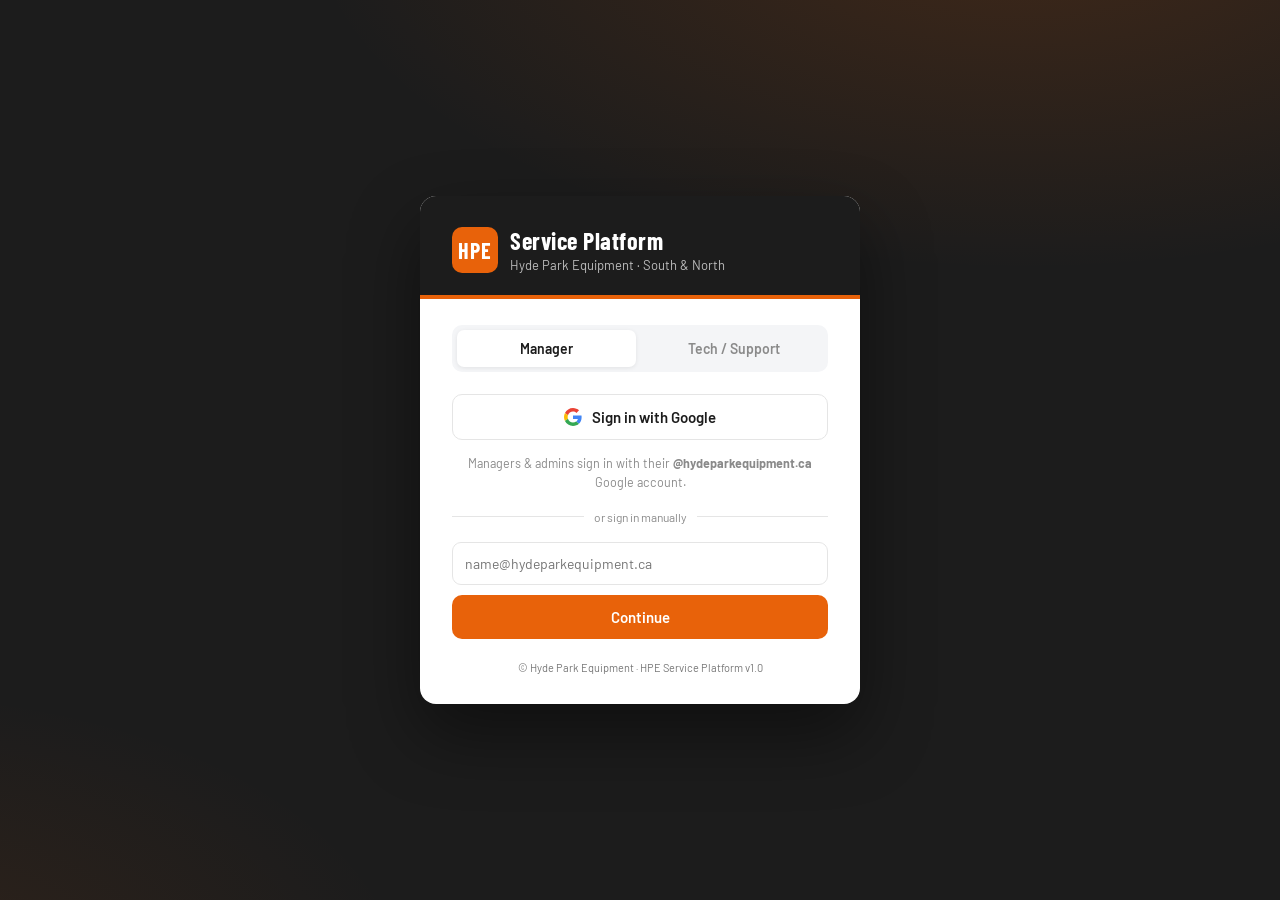
==== kpi/index.html @ d85e5d83 "Initial build: HPE Service Platform v1.0 Co-Authored-By: Claude Opus 4.8 <noreply@anthropic.com>" ====
<!DOCTYPE html>
<html lang="en">
<head>
<meta charset="utf-8">
<meta name="viewport" content="width=device-width, initial-scale=1">
<title>KPI Incentive Manager — HPE</title>
<link rel="preconnect" href="https://fonts.googleapis.com">
<link rel="preconnect" href="https://fonts.gstatic.com" crossorigin>
<link href="https://fonts.googleapis.com/css2?family=Barlow:wght@400;500;600;700&family=Barlow+Condensed:wght@500;600;700&family=JetBrains+Mono:wght@400;600&display=swap" rel="stylesheet">
<link rel="stylesheet" href="styles.css">
<!-- SheetJS for parsing the .xlsx uploads on the Configuration page -->
<script src="https://cdn.sheetjs.com/xlsx-0.20.2/package/dist/xlsx.full.min.js"></script>
</head>
<body>
  <!-- ============================= SIDEBAR ============================= -->
  <aside class="sidebar">
    <div class="sb-head">
      <div class="sb-logo">
        <div class="sb-mark">HPE</div>
        <div>
          <h1>KPI Manager</h1>
          <p>Incentive &amp; Efficiency</p>
        </div>
      </div>
    </div>
    <nav class="sb-nav" id="nav"><!-- built by app.js per role --></nav>
    <div class="sb-foot">
      <div class="sb-user" id="sbUser">—</div>
      <div class="sb-role" id="sbRole">—</div>
      <div class="row">
        <a href="../index.html">&larr; All modules</a>
        <a href="#" id="signout">Sign out</a>
      </div>
    </div>
  </aside>

  <!-- ============================== MAIN ============================== -->
  <div class="main">
    <header class="topbar">
      <div>
        <h2 id="pageTitle">Dashboard</h2>
        <div class="sub" id="pageSub">Quarterly performance overview</div>
      </div>
      <div class="right">
        <div class="qpick">
          <label for="qSel">Period</label>
          <select id="qSel"></select>
        </div>
        <button class="btn btn-ghost btn-sm" id="reloadBtn" title="Reload from backend">⟳</button>
      </div>
    </header>

    <main class="content" id="content">
      <!-- One <section> per page; app.js renders into the active one -->
      <section class="page" id="page-dashboard"></section>
      <section class="page" id="page-scoreboard"></section>
      <section class="page" id="page-annual"></section>
      <section class="page" id="page-quarterly"></section>
      <section class="page" id="page-staff"></section>
      <section class="page" id="page-payroll"></section>
      <section class="page" id="page-efficiency"></section>
      <section class="page" id="page-payments"></section>
      <section class="page" id="page-growth"></section>
      <section class="page" id="page-manager-bonuses"></section>
      <section class="page" id="page-scenario"></section>
      <section class="page" id="page-config"></section>
      <!-- role dashboards -->
      <section class="page" id="page-store"></section>
      <section class="page" id="page-tech"></section>
      <section class="page" id="page-support"></section>
    </main>
  </div>

  <div id="toast"></div>

  <script src="../shared/config.js"></script>
  <script src="../shared/api.js"></script>
  <script src="../shared/auth.js"></script>
  <script src="app.js"></script>
</body>
</html>
---- kpi/styles.css ----
/* =====================================================================
 * HPE KPI Incentive Manager — styles
 * Dark sidebar / white content. Hyde Park orange. Barlow + JetBrains Mono.
 * Critical layout rule: flex containers that scroll get min-height:0 and
 * their scroll child gets overflow-y:auto — otherwise pages won't scroll.
 * ===================================================================== */

:root{
  --orange:#E8620A; --orange-d:#c9510a; --orange-soft:#fdf0e8;
  --dark:#1c1c1c; --dark-2:#262626; --dark-3:#2f2f2f;
  --line:#e6e6e6; --line-2:#f0f0f0; --muted:#8a8a8a; --ink:#1c1c1c;
  --ok:#16a34a; --ok-bg:#eafaf0; --bad:#dc2626; --bad-bg:#fdecec;
  --warn:#d97706; --warn-bg:#fff7ed; --blue:#2563eb;
  --bg:#f4f5f7; --card:#ffffff;
}

*{box-sizing:border-box}
html,body{height:100%;margin:0}
body{
  font-family:'Barlow',system-ui,sans-serif;color:var(--ink);background:var(--bg);
  /* App is a fixed-height flex shell; inner content scrolls, not the page. */
  display:flex;height:100vh;overflow:hidden;
}
h1,h2,h3,h4{font-family:'Barlow Condensed',sans-serif;font-weight:700;margin:0;letter-spacing:.4px}
.mono{font-family:'JetBrains Mono',monospace}

/* ----------------------------- SIDEBAR ----------------------------- */
.sidebar{
  width:248px;flex:0 0 248px;background:var(--dark);color:#cfcfcf;
  display:flex;flex-direction:column;min-height:0;
}
.sb-head{padding:20px 20px 16px;border-bottom:1px solid #313131}
.sb-logo{display:flex;align-items:center;gap:11px}
.sb-mark{width:40px;height:40px;border-radius:9px;background:var(--orange);display:flex;
  align-items:center;justify-content:center;color:#fff;font-family:'Barlow Condensed';font-weight:700;font-size:18px}
.sb-logo h1{color:#fff;font-size:18px;line-height:1}
.sb-logo p{margin:2px 0 0;font-size:11px;color:#9a9a9a}
.sb-nav{flex:1;overflow-y:auto;min-height:0;padding:12px 10px 20px}
.nav-group{margin-top:14px}
.nav-group:first-child{margin-top:4px}
.nav-label{font-size:10.5px;letter-spacing:1.4px;text-transform:uppercase;color:#6f6f6f;padding:6px 12px}
.nav-item{
  display:flex;align-items:center;gap:10px;padding:9px 12px;border-radius:8px;cursor:pointer;
  font-size:13.5px;font-weight:500;color:#cfcfcf;user-select:none;
}
.nav-item:hover{background:var(--dark-2);color:#fff}
.nav-item.active{background:var(--orange);color:#fff}
.nav-item .ic{width:18px;text-align:center;opacity:.9}
.nav-item .num{margin-left:auto;font-size:11px;color:#777}
.nav-item.active .num{color:#ffe}
.sb-foot{padding:14px 16px;border-top:1px solid #313131;font-size:12px}
.sb-user{color:#fff;font-weight:600}
.sb-role{color:#8f8f8f;font-size:11px;text-transform:uppercase;letter-spacing:.5px}
.sb-foot a{color:var(--orange);text-decoration:none;font-weight:600;font-size:12px}
.sb-foot .row{display:flex;justify-content:space-between;align-items:center;margin-top:8px}

/* ----------------------------- MAIN ----------------------------- */
.main{flex:1;min-width:0;min-height:0;display:flex;flex-direction:column}
.topbar{
  height:60px;flex:0 0 60px;background:#fff;border-bottom:1px solid var(--line);
  display:flex;align-items:center;justify-content:space-between;padding:0 26px;
}
.topbar h2{font-size:22px}
.topbar .sub{color:var(--muted);font-size:12.5px;margin-top:2px}
.topbar .right{display:flex;align-items:center;gap:12px}
.qpick{display:flex;align-items:center;gap:8px;font-size:13px}
.qpick select{padding:7px 10px;border:1px solid var(--line);border-radius:8px;font-family:inherit;font-size:13px}

/* The actual scroll region for page content */
.content{flex:1;min-height:0;overflow-y:auto;padding:24px 26px 60px}
.page{display:none}
.page.active{display:block}

/* ----------------------------- CARDS / STATS ----------------------------- */
.cards{display:grid;gap:16px}
.card{background:var(--card);border:1px solid var(--line);border-radius:13px;padding:18px 20px}
.card h3{font-size:17px;margin-bottom:4px}
.card .desc{color:var(--muted);font-size:12.5px;margin-bottom:14px}
.grid{display:grid;gap:16px}
.g2{grid-template-columns:repeat(2,1fr)}
.g3{grid-template-columns:repeat(3,1fr)}
.g4{grid-template-columns:repeat(4,1fr)}
@media(max-width:1100px){.g4{grid-template-columns:repeat(2,1fr)}.g3{grid-template-columns:repeat(2,1fr)}}
@media(max-width:720px){.g2,.g3,.g4{grid-template-columns:1fr}}

.stat{background:#fff;border:1px solid var(--line);border-top:4px solid var(--orange);
  border-radius:11px;padding:16px 18px}
.stat.ok{border-top-color:var(--ok)} .stat.bad{border-top-color:var(--bad)}
.stat.blue{border-top-color:var(--blue)} .stat.warn{border-top-color:var(--warn)}
.stat .label{font-size:11.5px;color:var(--muted);text-transform:uppercase;letter-spacing:.6px}
.stat .value{font-family:'Barlow Condensed';font-weight:700;font-size:30px;line-height:1.1;margin-top:4px}
.stat .meta{font-size:12px;color:var(--muted);margin-top:3px}

/* ----------------------------- TABLES ----------------------------- */
.table-wrap{overflow-x:auto;border:1px solid var(--line);border-radius:11px}
table{width:100%;border-collapse:collapse;font-size:13.5px;background:#fff}
thead th{background:var(--dark);color:#fff;text-align:left;padding:11px 14px;font-weight:600;
  font-family:'Barlow Condensed';letter-spacing:.4px;white-space:nowrap}
tbody td{padding:10px 14px;border-top:1px solid var(--line-2)}
tbody tr:hover{background:#fafafa}
td.num,th.num{text-align:right;font-family:'JetBrains Mono',monospace}
.cell-ok{color:var(--ok);font-weight:600} .cell-bad{color:var(--bad);font-weight:600}
.bg-ok{background:var(--ok-bg)} .bg-bad{background:var(--bad-bg)}
.bg-warn{background:var(--warn-bg)} .bg-crit{background:var(--bad-bg)}

/* pills / badges */
.pill{display:inline-flex;align-items:center;gap:5px;padding:3px 9px;border-radius:999px;
  font-size:11.5px;font-weight:600}
.pill.ok{background:var(--ok-bg);color:var(--ok)} .pill.bad{background:var(--bad-bg);color:var(--bad)}
.pill.warn{background:var(--warn-bg);color:var(--warn)} .pill.muted{background:#f0f0f0;color:#777}
.tick{color:var(--ok);font-weight:700} .cross{color:var(--bad);font-weight:700}

/* KPI chips */
.kpi-row{display:flex;gap:8px;flex-wrap:wrap}
.kpi-chip{display:flex;align-items:center;gap:7px;padding:7px 11px;border-radius:9px;
  border:1px solid var(--line);font-size:12.5px;font-weight:600}
.kpi-chip.hit{background:var(--ok-bg);border-color:#bce8cd;color:var(--ok)}
.kpi-chip.miss{background:var(--bad-bg);border-color:#f3c9c9;color:var(--bad)}

/* progress bars */
.bar{height:10px;background:#eee;border-radius:999px;overflow:hidden}
.bar > i{display:block;height:100%;background:var(--orange);border-radius:999px}
.bar.ok > i{background:var(--ok)}
.progress-label{display:flex;justify-content:space-between;font-size:12px;color:var(--muted);margin-bottom:6px}

/* buttons / inputs */
.btn{border:0;border-radius:9px;padding:9px 15px;font-weight:600;font-size:13.5px;cursor:pointer;
  font-family:inherit;display:inline-flex;align-items:center;gap:7px}
.btn-primary{background:var(--orange);color:#fff}.btn-primary:hover{background:var(--orange-d)}
.btn-ghost{background:#fff;border:1px solid var(--line);color:var(--ink)}.btn-ghost:hover{background:#fafafa}
.btn-dark{background:var(--dark);color:#fff}.btn-dark:hover{background:#000}
.btn-sm{padding:6px 11px;font-size:12.5px}
input[type=text],input[type=number],input[type=email],select,textarea{
  padding:9px 11px;border:1px solid var(--line);border-radius:8px;font-family:inherit;font-size:13.5px;width:100%}
textarea{resize:vertical;min-height:54px}
label.fld{display:block;margin-bottom:12px}
label.fld span{display:block;font-size:12px;color:var(--muted);margin-bottom:5px;font-weight:600}
.form-grid{display:grid;grid-template-columns:repeat(2,1fr);gap:12px}
@media(max-width:720px){.form-grid{grid-template-columns:1fr}}

/* upload zones */
.upload-zones{display:grid;grid-template-columns:repeat(3,1fr);gap:16px}
@media(max-width:1000px){.upload-zones{grid-template-columns:1fr}}
.uz{border:2px dashed var(--line);border-radius:13px;padding:22px 18px;text-align:center;
  background:#fff;transition:.15s}
.uz.drag{border-color:var(--orange);background:var(--orange-soft)}
.uz .uz-ic{font-size:30px}
.uz h4{font-size:15px;margin:8px 0 4px}
.uz p{font-size:12px;color:var(--muted);margin:0 0 12px;min-height:32px}
.uz .uz-when{font-size:11.5px;color:var(--muted);margin-top:10px}
.uz input[type=file]{display:none}

/* tech-efficiency colour coding (green ≥ target, red below) */
.eff-good{color:var(--ok);font-weight:700}
.eff-bad{color:var(--bad);font-weight:700}

.section-title{display:flex;align-items:center;justify-content:space-between;margin:6px 0 14px}
.section-title h3{font-size:19px}
.muted{color:var(--muted)}
.empty{padding:40px;text-align:center;color:var(--muted);border:1px dashed var(--line);border-radius:12px;background:#fff}
.spacer{height:18px}
.flex{display:flex} .between{justify-content:space-between} .center{align-items:center} .gap{gap:10px}
.right{margin-left:auto}

/* toast */
#toast{position:fixed;right:22px;bottom:22px;z-index:50;display:flex;flex-direction:column;gap:8px}
.toast{background:var(--dark);color:#fff;padding:11px 16px;border-radius:10px;font-size:13px;
  box-shadow:0 10px 30px rgba(0,0,0,.3);border-left:4px solid var(--orange);max-width:340px}
.toast.ok{border-left-color:var(--ok)} .toast.bad{border-left-color:var(--bad)}

/* spinner */
.spinner{display:inline-block;width:15px;height:15px;border:2px solid rgba(255,255,255,.35);
  border-top-color:#fff;border-radius:50%;animation:spin .7s linear infinite;vertical-align:-2px}
.spinner.dark{border-color:rgba(0,0,0,.2);border-top-color:var(--orange)}
@keyframes spin{to{transform:rotate(360deg)}}

/* print (PDF export window uses its own document, but keep app print-safe) */
@media print{.sidebar,.topbar{display:none}.content{overflow:visible}}
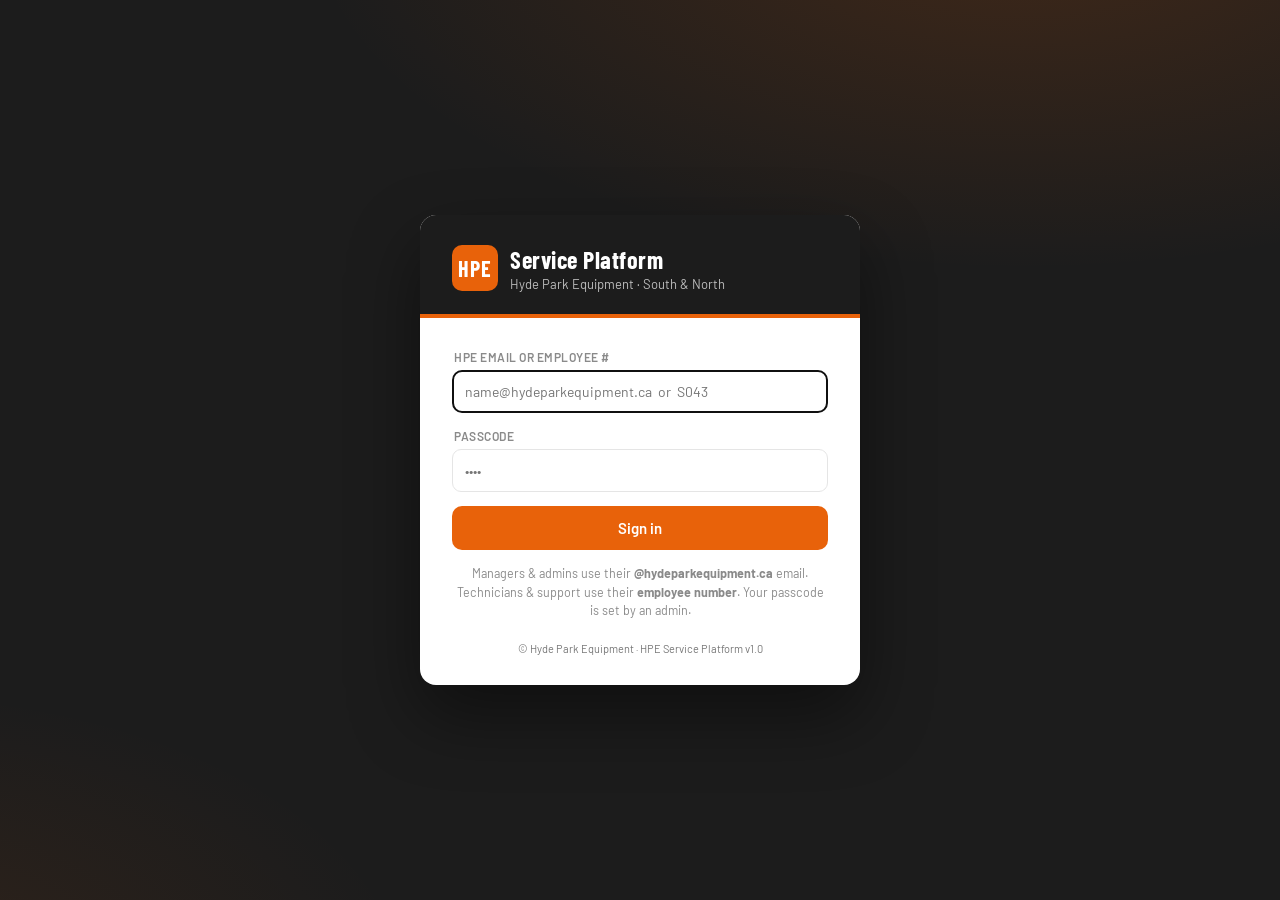
==== commit ed3ce793: "KPI: Warranty Admin KPI from warranty WO upload (item 5) New Warranty Admin KPI page (admin/warranty" ====
--- a/kpi/index.html
+++ b/kpi/index.html
@@ -63,6 +63,7 @@
       <section class="page" id="page-growth"></section>
       <section class="page" id="page-manager-bonuses"></section>
       <section class="page" id="page-scenario"></section>
+      <section class="page" id="page-warranty-kpi"></section>
       <section class="page" id="page-config"></section>
       <!-- role dashboards -->
       <section class="page" id="page-store"></section>
